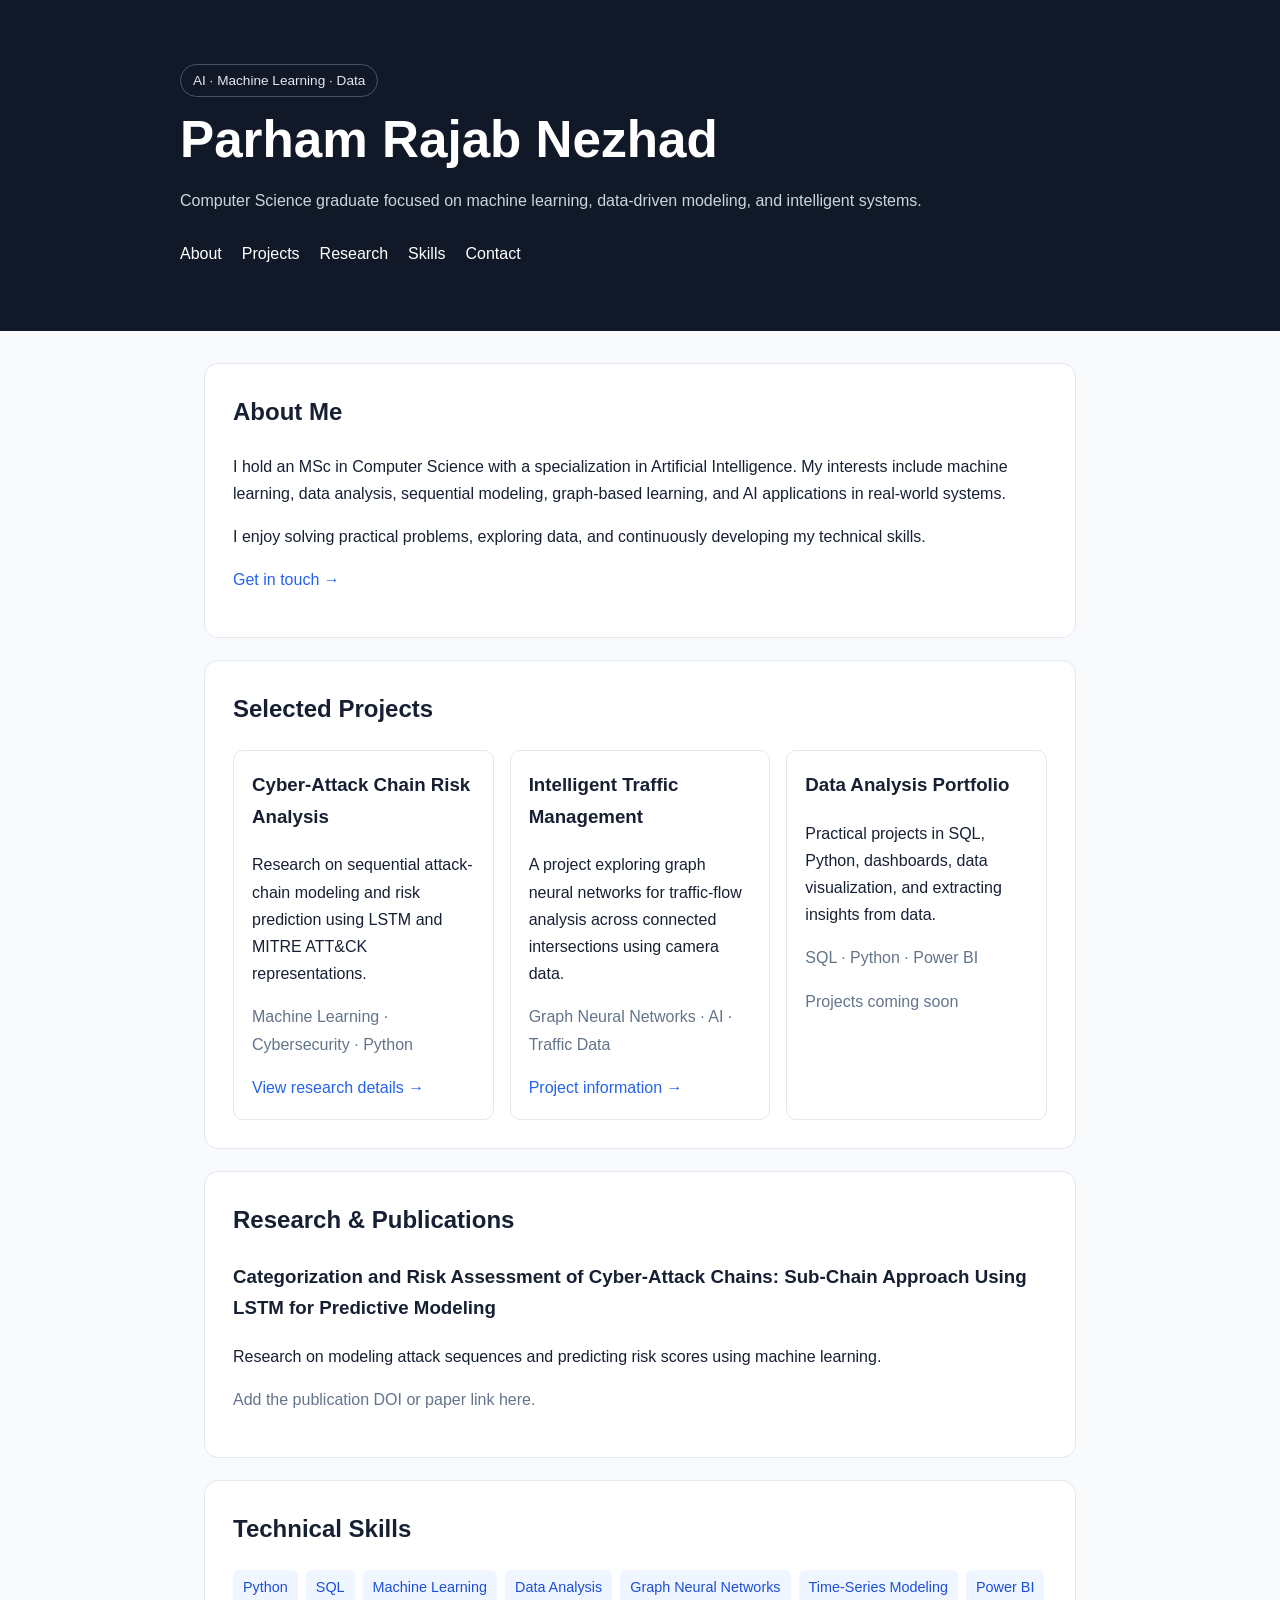
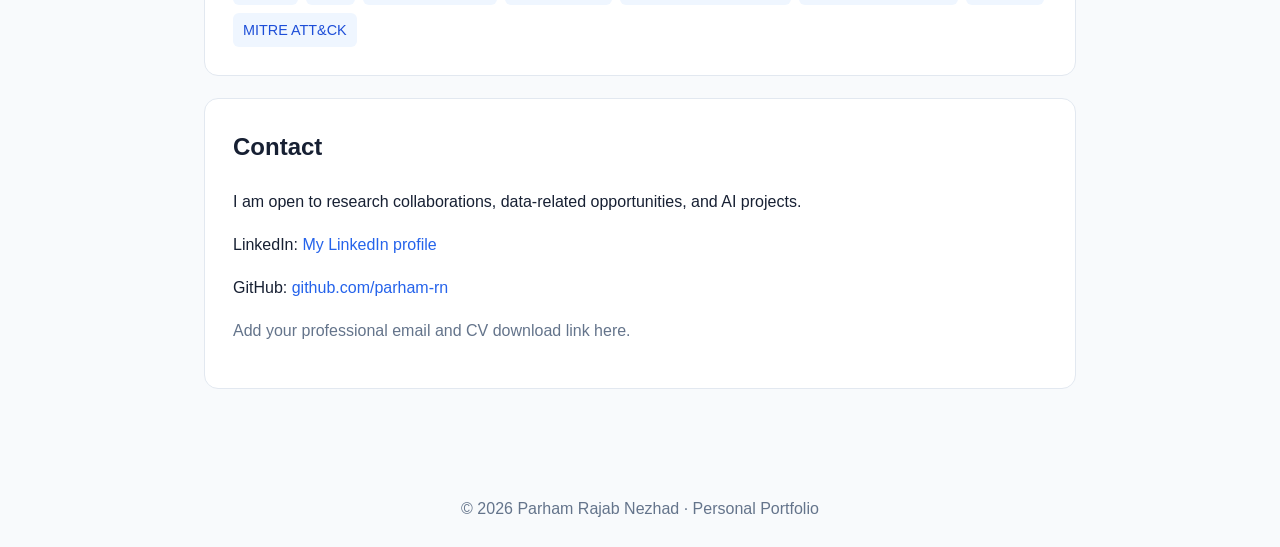
==== index.html @ 33801948 "Create index.html" ====
<!DOCTYPE html>
<html lang="en">
<head>
  <meta charset="UTF-8">
  <meta name="viewport" content="width=device-width, initial-scale=1.0">
  <meta name="description" content="Parham Rajab Nezhad — AI, Machine Learning, Data Analysis and Research.">
  <title>Parham Rajab Nezhad | Portfolio</title>
  <style>
    :root {
      --bg: #f8fafc;
      --card: #ffffff;
      --text: #172033;
      --muted: #64748b;
      --accent: #2563eb;
      --line: #e2e8f0;
    }

    * { box-sizing: border-box; }

    body {
      margin: 0;
      font-family: Arial, Helvetica, sans-serif;
      background: var(--bg);
      color: var(--text);
      line-height: 1.7;
    }

    header {
      background: #111827;
      color: white;
      padding: 64px 24px;
    }

    .container {
      max-width: 920px;
      margin: auto;
    }

    header p { color: #cbd5e1; }

    h1 {
      font-size: clamp(2rem, 5vw, 3.2rem);
      line-height: 1.2;
      margin: 12px 0;
    }

    h2 { margin-top: 0; }

    .tag {
      display: inline-block;
      border: 1px solid #475569;
      border-radius: 20px;
      padding: 4px 12px;
      font-size: 0.85rem;
      color: #e2e8f0;
    }

    nav {
      display: flex;
      flex-wrap: wrap;
      gap: 20px;
      margin-top: 26px;
    }

    a {
      color: var(--accent);
      text-decoration: none;
    }

    nav a { color: white; }
    a:hover { text-decoration: underline; }

    main { padding: 32px 24px 60px; }

    section {
      background: var(--card);
      border: 1px solid var(--line);
      border-radius: 14px;
      padding: 28px;
      margin-bottom: 22px;
    }

    .muted { color: var(--muted); }

    .projects {
      display: grid;
      grid-template-columns: repeat(auto-fit, minmax(230px, 1fr));
      gap: 16px;
    }

    .project {
      border: 1px solid var(--line);
      border-radius: 10px;
      padding: 18px;
    }

    .project h3 { margin-top: 0; }

    .skills {
      display: flex;
      flex-wrap: wrap;
      gap: 8px;
    }

    .skill {
      background: #eff6ff;
      color: #1d4ed8;
      border-radius: 6px;
      padding: 5px 10px;
      font-size: 0.9rem;
    }

    footer {
      text-align: center;
      color: var(--muted);
      padding: 24px;
    }
  </style>
</head>
<body>
  <header>
    <div class="container">
      <span class="tag">AI · Machine Learning · Data</span>
      <h1>Parham Rajab Nezhad</h1>
      <p>
        Computer Science graduate focused on machine learning,
        data-driven modeling, and intelligent systems.
      </p>
      <nav>
        <a href="#about">About</a>
        <a href="#projects">Projects</a>
        <a href="#research">Research</a>
        <a href="#skills">Skills</a>
        <a href="#contact">Contact</a>
      </nav>
    </div>
  </header>

  <main class="container">
    <section id="about">
      <h2>About Me</h2>
      <p>
        I hold an MSc in Computer Science with a specialization in
        Artificial Intelligence. My interests include machine learning,
        data analysis, sequential modeling, graph-based learning,
        and AI applications in real-world systems.
      </p>
      <p>
        I enjoy solving practical problems, exploring data, and
        continuously developing my technical skills.
      </p>
      <p><a href="#contact">Get in touch →</a></p>
    </section>

    <section id="projects">
      <h2>Selected Projects</h2>
      <div class="projects">
        <article class="project">
          <h3>Cyber-Attack Chain Risk Analysis</h3>
          <p>
            Research on sequential attack-chain modeling and risk
            prediction using LSTM and MITRE ATT&CK representations.
          </p>
          <p class="muted">Machine Learning · Cybersecurity · Python</p>
          <a href="#research">View research details →</a>
        </article>

        <article class="project">
          <h3>Intelligent Traffic Management</h3>
          <p>
            A project exploring graph neural networks for traffic-flow
            analysis across connected intersections using camera data.
          </p>
          <p class="muted">Graph Neural Networks · AI · Traffic Data</p>
          <a href="#contact">Project information →</a>
        </article>

        <article class="project">
          <h3>Data Analysis Portfolio</h3>
          <p>
            Practical projects in SQL, Python, dashboards, data
            visualization, and extracting insights from data.
          </p>
          <p class="muted">SQL · Python · Power BI</p>
          <span class="muted">Projects coming soon</span>
        </article>
      </div>
    </section>

    <section id="research">
      <h2>Research & Publications</h2>
      <h3>
        Categorization and Risk Assessment of Cyber-Attack Chains:
        Sub-Chain Approach Using LSTM for Predictive Modeling
      </h3>
      <p>
        Research on modeling attack sequences and predicting risk
        scores using machine learning.
      </p>
      <p class="muted">
        Add the publication DOI or paper link here.
      </p>
    </section>

    <section id="skills">
      <h2>Technical Skills</h2>
      <div class="skills">
        <span class="skill">Python</span>
        <span class="skill">SQL</span>
        <span class="skill">Machine Learning</span>
        <span class="skill">Data Analysis</span>
        <span class="skill">Graph Neural Networks</span>
        <span class="skill">Time-Series Modeling</span>
        <span class="skill">Power BI</span>
        <span class="skill">MITRE ATT&CK</span>
      </div>
    </section>

    <section id="contact">
      <h2>Contact</h2>
      <p>
        I am open to research collaborations, data-related
        opportunities, and AI projects.
      </p>
      <p>
        LinkedIn: <a href="https://www.linkedin.com/in/parham-rajabnezhad/">
          My LinkedIn profile
        </a>
      </p>
      <p>
        GitHub: <a href="https://github.com/parham-rn">
          github.com/parham-rn
        </a>
      </p>
      <p class="muted">
        Add your professional email and CV download link here.
      </p>
    </section>
  </main>

  <footer>
    © 2026 Parham Rajab Nezhad · Personal Portfolio
  </footer>
</body>
</html>
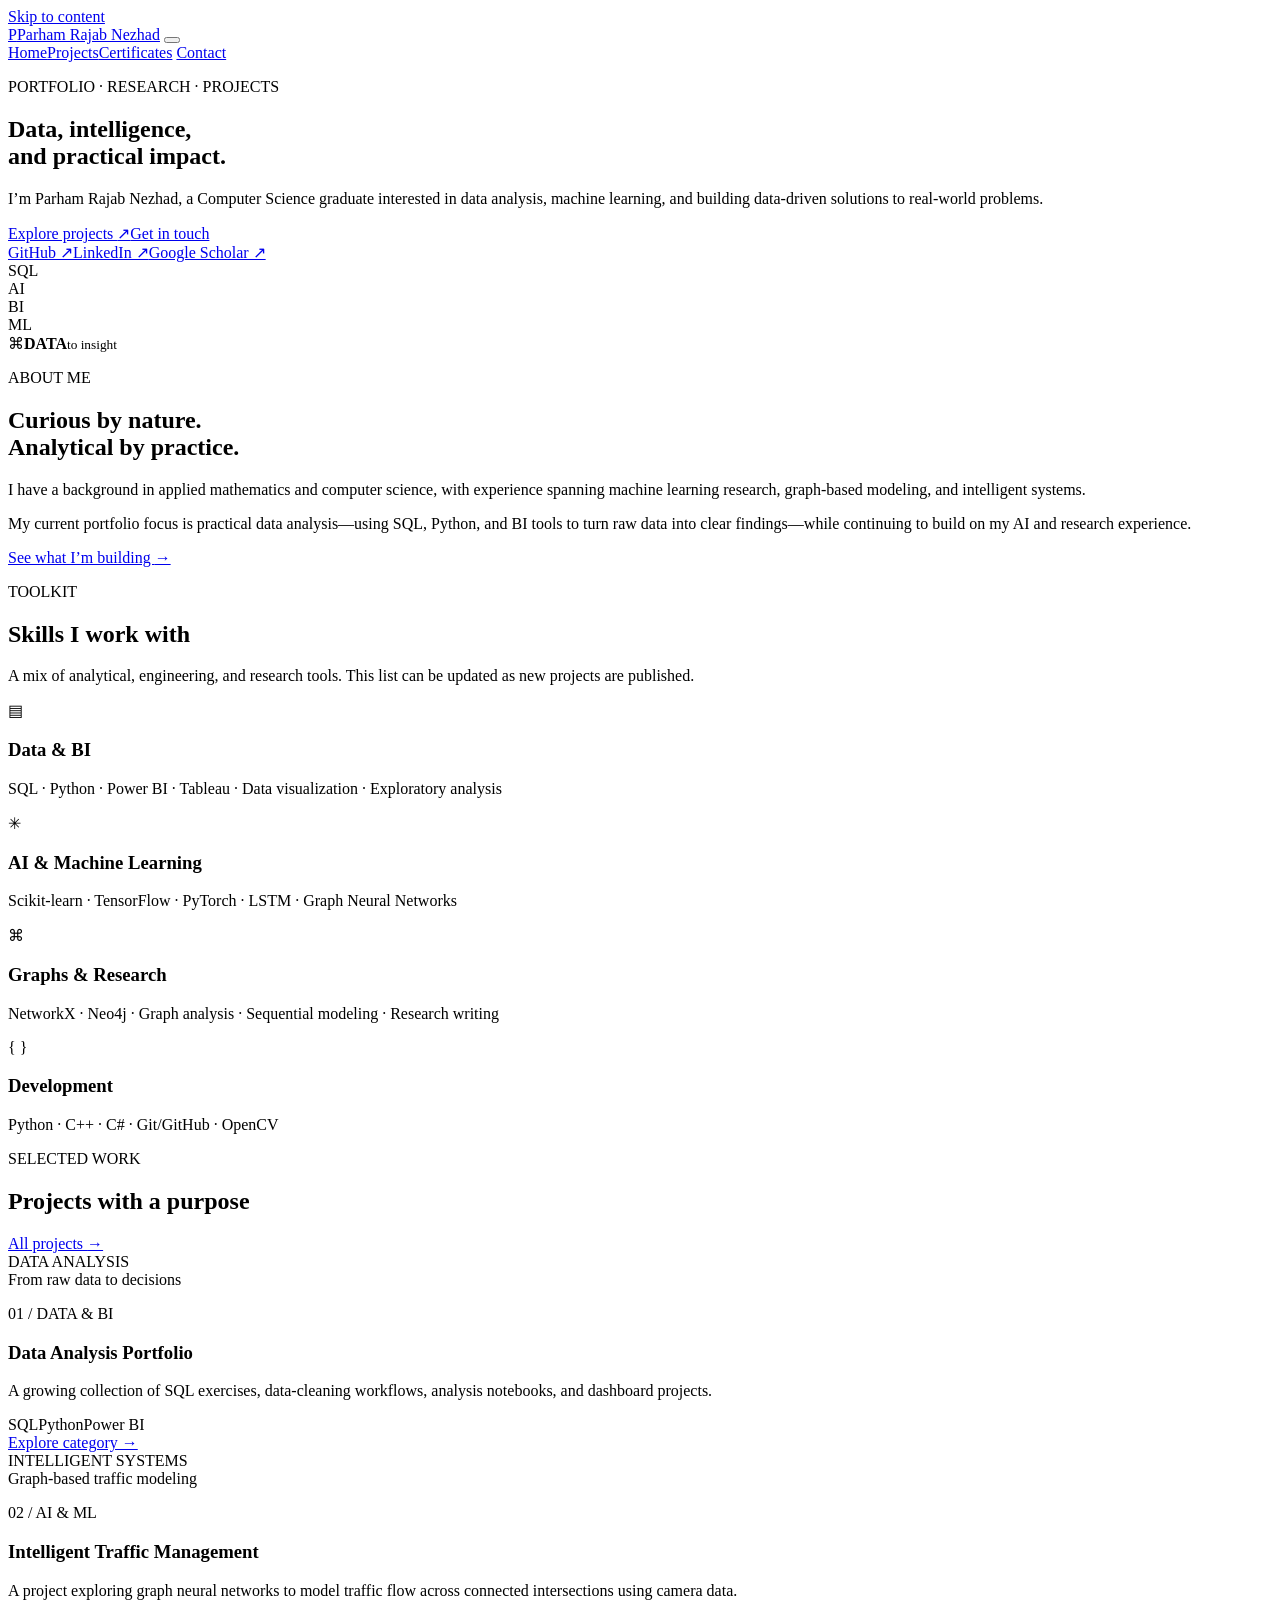
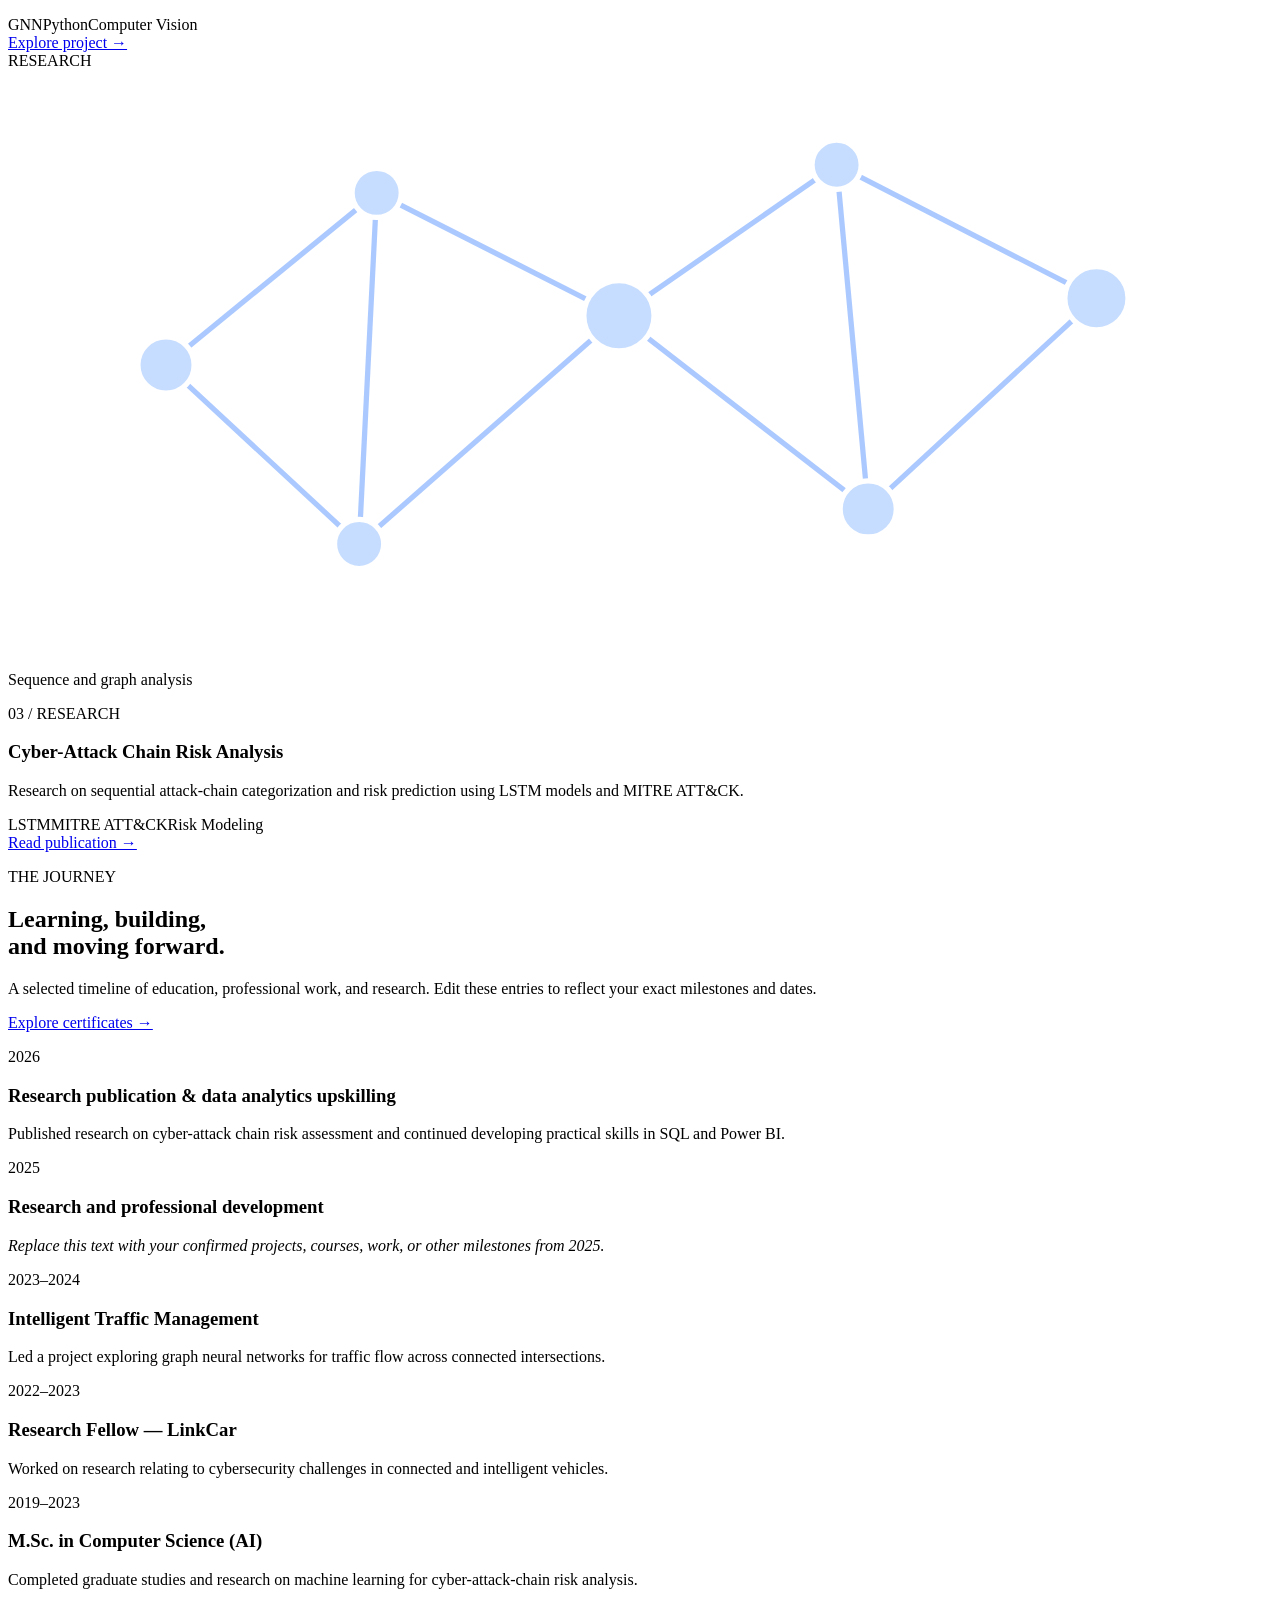
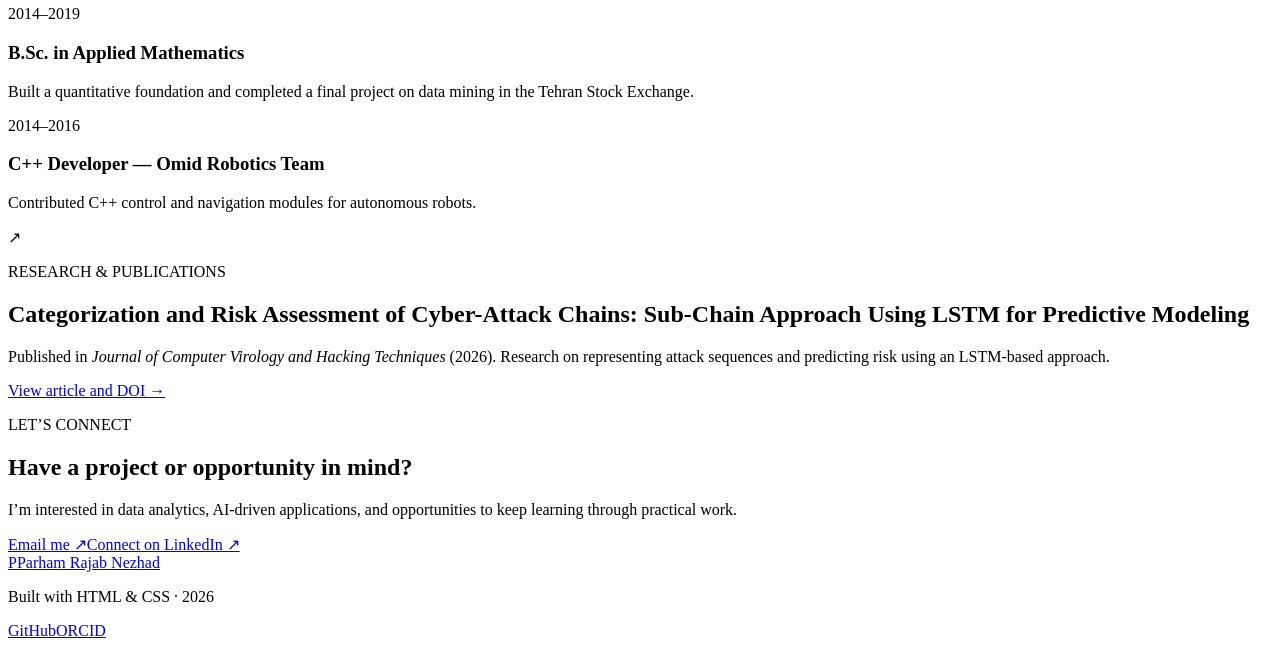
==== commit 015c21ce: "Add files via upload Update portfolio website with projects and certificates pages" ====
--- a/index.html
+++ b/index.html
@@ -1,246 +1,99 @@
-
-<!DOCTYPE html>
+<!doctype html>
 <html lang="en">
 <head>
-  <meta charset="UTF-8">
-  <meta name="viewport" content="width=device-width, initial-scale=1.0">
-  <meta name="description" content="Parham Rajab Nezhad — AI, Machine Learning, Data Analysis and Research.">
+  <meta charset="utf-8">
+  <meta name="viewport" content="width=device-width, initial-scale=1">
+  <meta name="theme-color" content="#101828">
+  <meta name="description" content="Parham Rajab Nezhad — portfolio in data analysis, machine learning, and intelligent systems.">
   <title>Parham Rajab Nezhad | Portfolio</title>
-  <style>
-    :root {
-      --bg: #f8fafc;
-      --card: #ffffff;
-      --text: #172033;
-      --muted: #64748b;
-      --accent: #2563eb;
-      --line: #e2e8f0;
-    }
-
-    * { box-sizing: border-box; }
-
-    body {
-      margin: 0;
-      font-family: Arial, Helvetica, sans-serif;
-      background: var(--bg);
-      color: var(--text);
-      line-height: 1.7;
-    }
-
-    header {
-      background: #111827;
-      color: white;
-      padding: 64px 24px;
-    }
-
-    .container {
-      max-width: 920px;
-      margin: auto;
-    }
-
-    header p { color: #cbd5e1; }
-
-    h1 {
-      font-size: clamp(2rem, 5vw, 3.2rem);
-      line-height: 1.2;
-      margin: 12px 0;
-    }
-
-    h2 { margin-top: 0; }
-
-    .tag {
-      display: inline-block;
-      border: 1px solid #475569;
-      border-radius: 20px;
-      padding: 4px 12px;
-      font-size: 0.85rem;
-      color: #e2e8f0;
-    }
-
-    nav {
-      display: flex;
-      flex-wrap: wrap;
-      gap: 20px;
-      margin-top: 26px;
-    }
-
-    a {
-      color: var(--accent);
-      text-decoration: none;
-    }
-
-    nav a { color: white; }
-    a:hover { text-decoration: underline; }
-
-    main { padding: 32px 24px 60px; }
-
-    section {
-      background: var(--card);
-      border: 1px solid var(--line);
-      border-radius: 14px;
-      padding: 28px;
-      margin-bottom: 22px;
-    }
-
-    .muted { color: var(--muted); }
-
-    .projects {
-      display: grid;
-      grid-template-columns: repeat(auto-fit, minmax(230px, 1fr));
-      gap: 16px;
-    }
-
-    .project {
-      border: 1px solid var(--line);
-      border-radius: 10px;
-      padding: 18px;
-    }
-
-    .project h3 { margin-top: 0; }
-
-    .skills {
-      display: flex;
-      flex-wrap: wrap;
-      gap: 8px;
-    }
-
-    .skill {
-      background: #eff6ff;
-      color: #1d4ed8;
-      border-radius: 6px;
-      padding: 5px 10px;
-      font-size: 0.9rem;
-    }
-
-    footer {
-      text-align: center;
-      color: var(--muted);
-      padding: 24px;
-    }
-  </style>
+  <link rel="stylesheet" href="assets/style.css">
+  <script src="assets/script.js" defer></script>
 </head>
 <body>
-  <header>
-    <div class="container">
-      <span class="tag">AI · Machine Learning · Data</span>
-      <h1>Parham Rajab Nezhad</h1>
-      <p>
-        Computer Science graduate focused on machine learning,
-        data-driven modeling, and intelligent systems.
-      </p>
-      <nav>
-        <a href="#about">About</a>
-        <a href="#projects">Projects</a>
-        <a href="#research">Research</a>
-        <a href="#skills">Skills</a>
-        <a href="#contact">Contact</a>
+  <a class="skip-link" href="#main">Skip to content</a>
+  <header class="site-header">
+    <div class="container nav-wrap">
+      <a class="brand" href="index.html" aria-label="Parham Rajab Nezhad home"><span class="brand-mark">P</span><span>Parham Rajab Nezhad</span></a>
+      <button class="nav-toggle" aria-expanded="false" aria-controls="site-nav" aria-label="Open navigation"><span></span><span></span><span></span></button>
+      <nav class="site-nav" id="site-nav" aria-label="Main navigation">
+        <a class="active" href="index.html">Home</a><a href="projects.html">Projects</a><a href="certificates.html">Certificates</a>
+        <a class="nav-contact" href="#contact">Contact</a>
       </nav>
     </div>
   </header>
 
-  <main class="container">
-    <section id="about">
-      <h2>About Me</h2>
-      <p>
-        I hold an MSc in Computer Science with a specialization in
-        Artificial Intelligence. My interests include machine learning,
-        data analysis, sequential modeling, graph-based learning,
-        and AI applications in real-world systems.
-      </p>
-      <p>
-        I enjoy solving practical problems, exploring data, and
-        continuously developing my technical skills.
-      </p>
-      <p><a href="#contact">Get in touch →</a></p>
+  <main id="main">
+    <section class="hero section-dark">
+      <div class="container hero-grid">
+        <div class="hero-copy">
+          <p class="eyebrow"><span class="status-dot"></span> PORTFOLIO · RESEARCH · PROJECTS</p>
+          <h1>Data, intelligence,<br><span class="gradient-text">and practical impact.</span></h1>
+          <p class="hero-lead">I’m Parham Rajab Nezhad, a Computer Science graduate interested in data analysis, machine learning, and building data-driven solutions to real-world problems.</p>
+          <div class="hero-actions"><a class="button button-primary" href="projects.html">Explore projects <span aria-hidden="true">↗</span></a><a class="button button-ghost" href="#contact">Get in touch</a></div>
+          <div class="hero-links"><a href="https://github.com/parham-rn" target="_blank" rel="noopener noreferrer">GitHub ↗</a><a href="https://www.linkedin.com/in/parham-rajabnezhad/" target="_blank" rel="noopener noreferrer">LinkedIn ↗</a><a href="https://scholar.google.com/citations?user=SFBQKzkAAAAJ" target="_blank" rel="noopener noreferrer">Google Scholar ↗</a></div>
+        </div>
+        <div class="hero-art" aria-label="Illustration representing connected data and machine learning" role="img">
+          <div class="art-orbit orbit-one"></div><div class="art-orbit orbit-two"></div>
+          <div class="art-node node-a">SQL</div><div class="art-node node-b">AI</div><div class="art-node node-c">BI</div><div class="art-node node-d">ML</div>
+          <div class="art-core"><span class="core-symbol">⌘</span><strong>DATA</strong><small>to insight</small></div>
+          <div class="art-line line-a"></div><div class="art-line line-b"></div><div class="art-line line-c"></div><div class="art-line line-d"></div>
+        </div>
+      </div>
+      <div class="hero-bottom-line"></div>
     </section>
 
-    <section id="projects">
-      <h2>Selected Projects</h2>
-      <div class="projects">
-        <article class="project">
-          <h3>Cyber-Attack Chain Risk Analysis</h3>
-          <p>
-            Research on sequential attack-chain modeling and risk
-            prediction using LSTM and MITRE ATT&CK representations.
-          </p>
-          <p class="muted">Machine Learning · Cybersecurity · Python</p>
-          <a href="#research">View research details →</a>
-        </article>
-
-        <article class="project">
-          <h3>Intelligent Traffic Management</h3>
-          <p>
-            A project exploring graph neural networks for traffic-flow
-            analysis across connected intersections using camera data.
-          </p>
-          <p class="muted">Graph Neural Networks · AI · Traffic Data</p>
-          <a href="#contact">Project information →</a>
-        </article>
-
-        <article class="project">
-          <h3>Data Analysis Portfolio</h3>
-          <p>
-            Practical projects in SQL, Python, dashboards, data
-            visualization, and extracting insights from data.
-          </p>
-          <p class="muted">SQL · Python · Power BI</p>
-          <span class="muted">Projects coming soon</span>
-        </article>
+    <section class="section" id="about">
+      <div class="container two-col">
+        <div><p class="eyebrow eyebrow-blue">ABOUT ME</p><h2>Curious by nature.<br>Analytical by practice.</h2></div>
+        <div class="about-copy"><p>I have a background in applied mathematics and computer science, with experience spanning machine learning research, graph-based modeling, and intelligent systems.</p><p>My current portfolio focus is practical data analysis—using SQL, Python, and BI tools to turn raw data into clear findings—while continuing to build on my AI and research experience.</p><a class="text-link" href="projects.html">See what I’m building <span aria-hidden="true">→</span></a></div>
       </div>
     </section>
 
-    <section id="research">
-      <h2>Research & Publications</h2>
-      <h3>
-        Categorization and Risk Assessment of Cyber-Attack Chains:
-        Sub-Chain Approach Using LSTM for Predictive Modeling
-      </h3>
-      <p>
-        Research on modeling attack sequences and predicting risk
-        scores using machine learning.
-      </p>
-      <p class="muted">
-        Add the publication DOI or paper link here.
-      </p>
-    </section>
-
-    <section id="skills">
-      <h2>Technical Skills</h2>
-      <div class="skills">
-        <span class="skill">Python</span>
-        <span class="skill">SQL</span>
-        <span class="skill">Machine Learning</span>
-        <span class="skill">Data Analysis</span>
-        <span class="skill">Graph Neural Networks</span>
-        <span class="skill">Time-Series Modeling</span>
-        <span class="skill">Power BI</span>
-        <span class="skill">MITRE ATT&CK</span>
+    <section class="section section-muted" id="skills">
+      <div class="container">
+        <div class="section-heading"><div><p class="eyebrow eyebrow-blue">TOOLKIT</p><h2>Skills I work with</h2></div><p class="section-intro">A mix of analytical, engineering, and research tools. This list can be updated as new projects are published.</p></div>
+        <div class="skill-groups">
+          <article class="skill-card"><div class="skill-icon">▤</div><h3>Data & BI</h3><p>SQL · Python · Power BI · Tableau · Data visualization · Exploratory analysis</p></article>
+          <article class="skill-card"><div class="skill-icon">✳</div><h3>AI & Machine Learning</h3><p>Scikit-learn · TensorFlow · PyTorch · LSTM · Graph Neural Networks</p></article>
+          <article class="skill-card"><div class="skill-icon">⌘</div><h3>Graphs & Research</h3><p>NetworkX · Neo4j · Graph analysis · Sequential modeling · Research writing</p></article>
+          <article class="skill-card"><div class="skill-icon">{ }</div><h3>Development</h3><p>Python · C++ · C# · Git/GitHub · OpenCV</p></article>
+        </div>
       </div>
     </section>
 
-    <section id="contact">
-      <h2>Contact</h2>
-      <p>
-        I am open to research collaborations, data-related
-        opportunities, and AI projects.
-      </p>
-      <p>
-        LinkedIn: <a href="https://www.linkedin.com/in/parham-rajabnezhad/">
-          My LinkedIn profile
-        </a>
-      </p>
-      <p>
-        GitHub: <a href="https://github.com/parham-rn">
-          github.com/parham-rn
-        </a>
-      </p>
-      <p class="muted">
-        Add your professional email and CV download link here.
-      </p>
+    <section class="section" id="featured-projects">
+      <div class="container">
+        <div class="section-heading"><div><p class="eyebrow eyebrow-blue">SELECTED WORK</p><h2>Projects with a purpose</h2></div><a class="text-link" href="projects.html">All projects <span aria-hidden="true">→</span></a></div>
+        <div class="project-grid">
+          <article class="project-card"><div class="project-visual visual-data"><span class="visual-label">DATA ANALYSIS</span><div class="mini-chart"><i style="height:35%"></i><i style="height:68%"></i><i style="height:48%"></i><i style="height:86%"></i><i style="height:60%"></i><i style="height:95%"></i></div><div class="visual-caption">From raw data to decisions</div></div><div class="project-content"><p class="project-type">01 / DATA & BI</p><h3>Data Analysis Portfolio</h3><p>A growing collection of SQL exercises, data-cleaning workflows, analysis notebooks, and dashboard projects.</p><div class="tag-list"><span>SQL</span><span>Python</span><span>Power BI</span></div><a class="text-link" href="projects.html#data-analysis">Explore category →</a></div></article>
+          <article class="project-card"><div class="project-visual visual-traffic"><span class="visual-label">INTELLIGENT SYSTEMS</span><div class="road road-one"></div><div class="road road-two"></div><span class="traffic-point point-one"></span><span class="traffic-point point-two"></span><span class="traffic-point point-three"></span><span class="traffic-point point-four"></span><div class="visual-caption">Graph-based traffic modeling</div></div><div class="project-content"><p class="project-type">02 / AI & ML</p><h3>Intelligent Traffic Management</h3><p>A project exploring graph neural networks to model traffic flow across connected intersections using camera data.</p><div class="tag-list"><span>GNN</span><span>Python</span><span>Computer Vision</span></div><a class="text-link" href="projects.html#ai-ml">Explore project →</a></div></article>
+          <article class="project-card"><div class="project-visual visual-graph"><span class="visual-label">RESEARCH</span><svg viewBox="0 0 360 170" aria-hidden="true"><g stroke="#8fb7ff" stroke-width="1.5" opacity=".75"><path d="M45 84 L105 35 L174 70 L236 27 L310 65 M45 84 L100 135 L174 70 L245 125 L310 65 M105 35 L100 135 M236 27 L245 125" fill="none"/></g><g fill="#c6ddff" stroke="#fff" stroke-width="1.5"><circle cx="45" cy="84" r="8"/><circle cx="105" cy="35" r="7"/><circle cx="174" cy="70" r="10"/><circle cx="236" cy="27" r="7"/><circle cx="310" cy="65" r="9"/><circle cx="100" cy="135" r="7"/><circle cx="245" cy="125" r="8"/></g></svg><div class="visual-caption">Sequence and graph analysis</div></div><div class="project-content"><p class="project-type">03 / RESEARCH</p><h3>Cyber-Attack Chain Risk Analysis</h3><p>Research on sequential attack-chain categorization and risk prediction using LSTM models and MITRE ATT&CK.</p><div class="tag-list"><span>LSTM</span><span>MITRE ATT&CK</span><span>Risk Modeling</span></div><a class="text-link" href="https://doi.org/10.1007/s11416-026-00647-8" target="_blank" rel="noopener noreferrer">Read publication →</a></div></article>
+        </div>
+      </div>
     </section>
+
+    <section class="section section-muted" id="journey">
+      <div class="container timeline-layout">
+        <div class="timeline-intro"><p class="eyebrow eyebrow-blue">THE JOURNEY</p><h2>Learning, building,<br>and moving forward.</h2><p>A selected timeline of education, professional work, and research. Edit these entries to reflect your exact milestones and dates.</p><a class="text-link" href="certificates.html">Explore certificates →</a></div>
+        <div class="timeline">
+          <article class="timeline-item"><span class="timeline-dot"></span><p class="timeline-date">2026</p><h3>Research publication & data analytics upskilling</h3><p>Published research on cyber-attack chain risk assessment and continued developing practical skills in SQL and Power BI.</p></article>
+          <article class="timeline-item"><span class="timeline-dot"></span><p class="timeline-date">2025</p><h3>Research and professional development</h3><p><em>Replace this text with your confirmed projects, courses, work, or other milestones from 2025.</em></p></article>
+          <article class="timeline-item"><span class="timeline-dot"></span><p class="timeline-date">2023–2024</p><h3>Intelligent Traffic Management</h3><p>Led a project exploring graph neural networks for traffic flow across connected intersections.</p></article>
+          <article class="timeline-item"><span class="timeline-dot"></span><p class="timeline-date">2022–2023</p><h3>Research Fellow — LinkCar</h3><p>Worked on research relating to cybersecurity challenges in connected and intelligent vehicles.</p></article>
+          <article class="timeline-item"><span class="timeline-dot"></span><p class="timeline-date">2019–2023</p><h3>M.Sc. in Computer Science (AI)</h3><p>Completed graduate studies and research on machine learning for cyber-attack-chain risk analysis.</p></article>
+          <article class="timeline-item"><span class="timeline-dot"></span><p class="timeline-date">2014–2019</p><h3>B.Sc. in Applied Mathematics</h3><p>Built a quantitative foundation and completed a final project on data mining in the Tehran Stock Exchange.</p></article>
+          <article class="timeline-item"><span class="timeline-dot"></span><p class="timeline-date">2014–2016</p><h3>C++ Developer — Omid Robotics Team</h3><p>Contributed C++ control and navigation modules for autonomous robots.</p></article>
+        </div>
+      </div>
+    </section>
+
+    <section class="section" id="research">
+      <div class="container publication-card"><div class="publication-icon">↗</div><div class="publication-copy"><p class="eyebrow eyebrow-blue">RESEARCH & PUBLICATIONS</p><h2>Categorization and Risk Assessment of Cyber-Attack Chains: Sub-Chain Approach Using LSTM for Predictive Modeling</h2><p>Published in <em>Journal of Computer Virology and Hacking Techniques</em> (2026). Research on representing attack sequences and predicting risk using an LSTM-based approach.</p><a class="text-link" href="https://doi.org/10.1007/s11416-026-00647-8" target="_blank" rel="noopener noreferrer">View article and DOI →</a></div></div>
+    </section>
+
+    <section class="contact-section section-dark" id="contact"><div class="container contact-inner"><div><p class="eyebrow">LET’S CONNECT</p><h2>Have a project or opportunity in mind?</h2><p>I’m interested in data analytics, AI-driven applications, and opportunities to keep learning through practical work.</p></div><div class="contact-actions"><a class="button button-primary" href="mailto:parham.rajabnezhad@gmail.com">Email me ↗</a><a class="button button-ghost" href="https://www.linkedin.com/in/parham-rajabnezhad/" target="_blank" rel="noopener noreferrer">Connect on LinkedIn ↗</a></div></div></section>
   </main>
 
-  <footer>
-    © 2026 Parham Rajab Nezhad · Personal Portfolio
-  </footer>
+  <footer class="site-footer"><div class="container footer-inner"><a class="brand footer-brand" href="index.html"><span class="brand-mark">P</span><span>Parham Rajab Nezhad</span></a><p>Built with HTML & CSS · <span id="current-year">2026</span></p><div class="footer-links"><a href="https://github.com/parham-rn" target="_blank" rel="noopener noreferrer">GitHub</a><a href="https://orcid.org/0009-0006-7066-5712" target="_blank" rel="noopener noreferrer">ORCID</a></div></div></footer>
 </body>
 </html>
